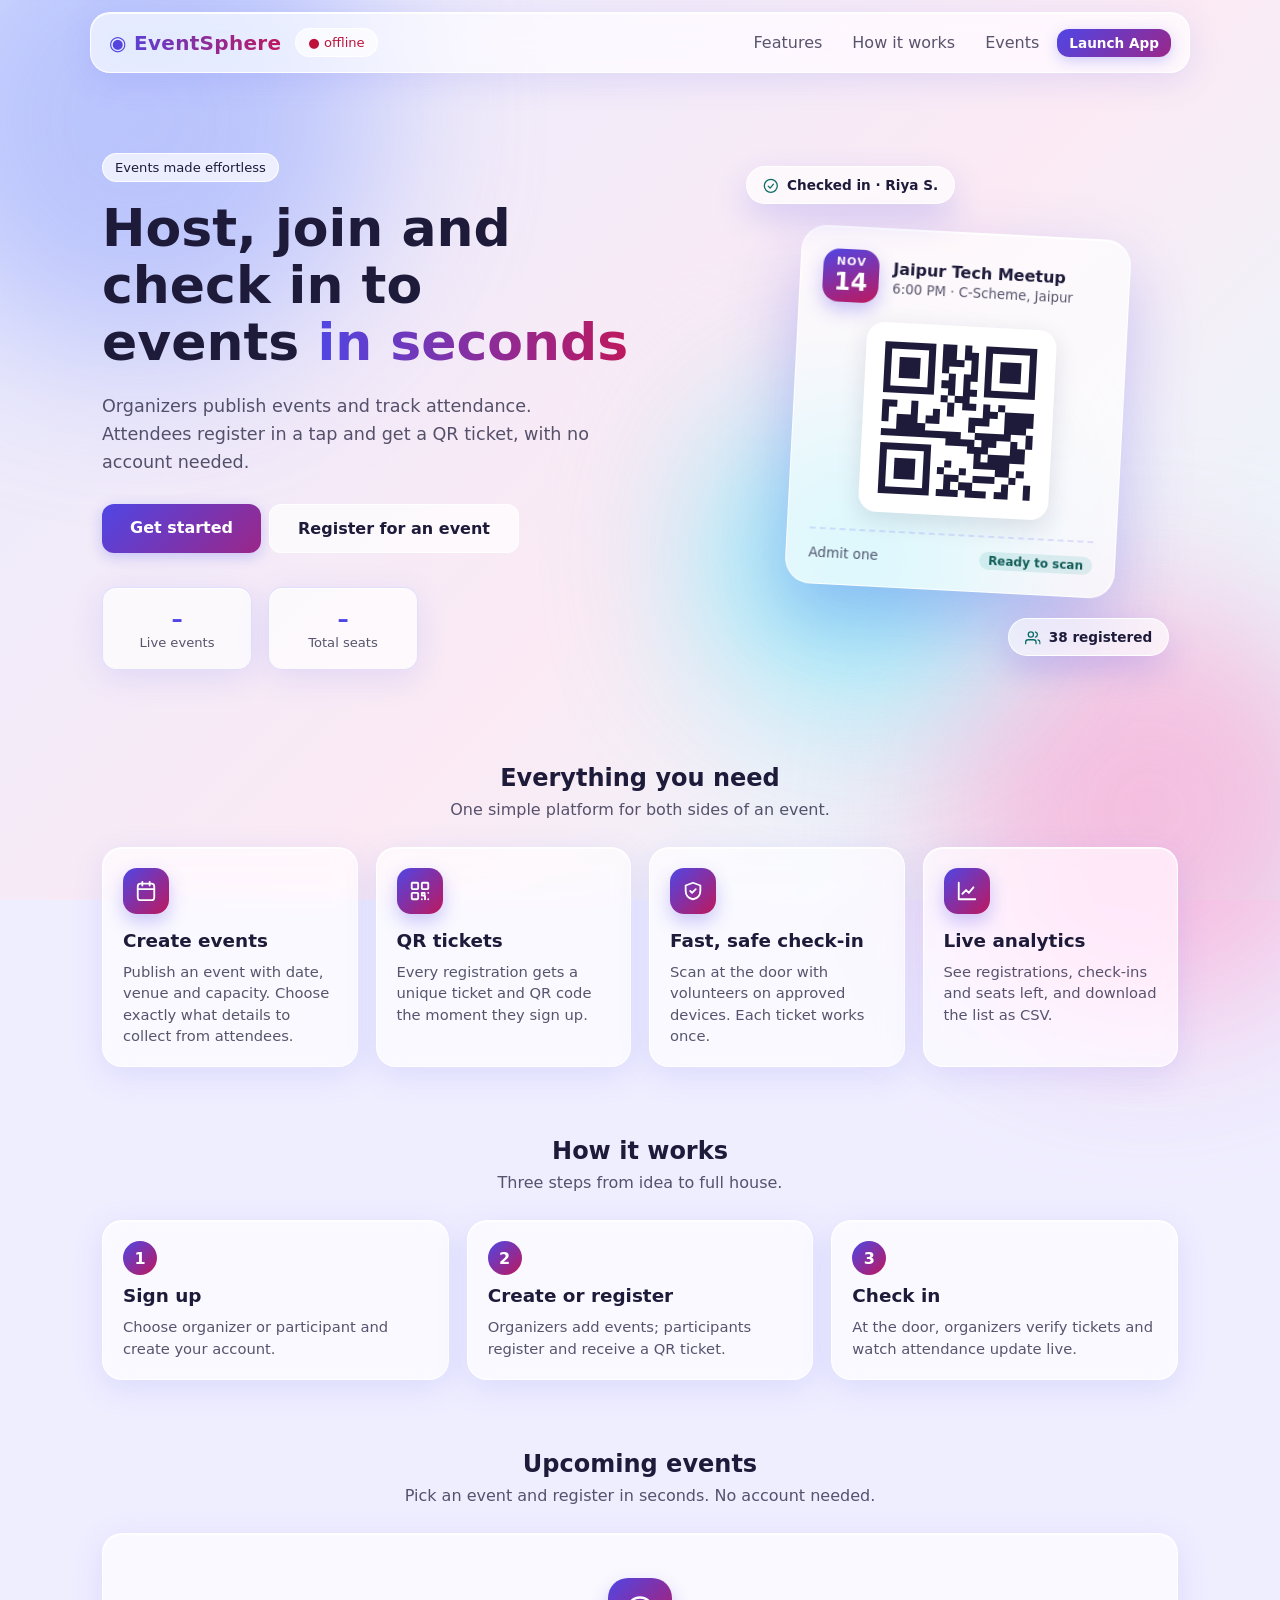
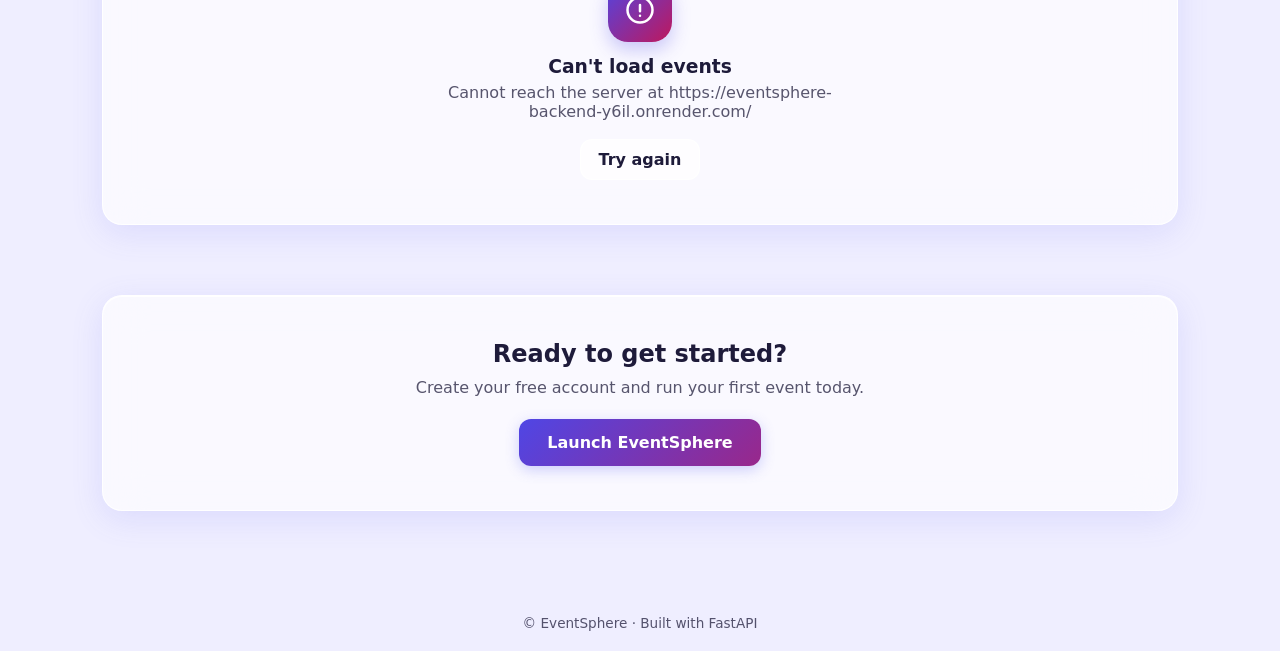
==== index.html @ a2270ac0 "add frontend code" ====
<!DOCTYPE html>
<html lang="en">
<head>
<meta charset="UTF-8">
<meta name="viewport" content="width=device-width, initial-scale=1">
<meta http-equiv="Content-Security-Policy" content="default-src 'self'; script-src 'self' 'unsafe-inline'; style-src 'self' 'unsafe-inline'; img-src 'self' data: blob: http: https:; connect-src http: https:; object-src 'none'; base-uri 'none'; form-action 'none'">
<title>EventSphere · Home</title>
<link rel="stylesheet" href="css/style.css">
<link rel="stylesheet" href="css/home.css">
<meta name="description" content="Register for events in seconds with a QR ticket. Organizers publish events, collect the details they need, and check people in with a scanner.">
<meta name="theme-color" content="#eef2ff">
<meta name="color-scheme" content="light">
<link rel="icon" href="data:image/svg+xml,<svg xmlns='http://www.w3.org/2000/svg' viewBox='0 0 32 32'><defs><linearGradient id='g' x1='0' y1='0' x2='1' y2='1'><stop offset='0' stop-color='%234f46e5'/><stop offset='1' stop-color='%23be185d'/></linearGradient></defs><rect width='32' height='32' rx='8' fill='url(%23g)'/><circle cx='16' cy='16' r='7' fill='none' stroke='white' stroke-width='3'/><circle cx='16' cy='16' r='2.5' fill='white'/></svg>">
</head>
<body>
<a class="skip" href="#main">Skip to content</a>
<noscript><p style="padding:24px;text-align:center">EventSphere needs JavaScript. Please turn it on and reload this page.</p></noscript>
<div class="orb o1"></div><div class="orb o2"></div><div class="orb o3"></div>

<!-- Navigation -->
<header class="glass">
  <a class="logo" href="index.html"><span aria-hidden="true">◉</span> EventSphere</a>
  <button class="chip" id="st" title="Click to change backend URL">● checking…<span class="sr-only"> (backend status, click to change address)</span></button>
  <nav class="nav-links">
    <a href="#features">Features</a>
    <a href="#how">How it works</a>
    <a href="#events">Events</a>
    <a class="btn sm" href="app.html">Launch App</a>
  </nav>
</header>

<main id="main">
  <!-- Hero -->
  <section class="hero hero-split">
    <div class="hero-copy">
      <span class="chip badge">Events made effortless</span>
      <h1>Host, join and check in to events <span class="grad">in seconds</span></h1>
      <p>Organizers publish events and track attendance. Attendees register in a tap and get a QR ticket, with no account needed.</p>
      <div class="row cta">
        <a class="btn lg" href="app.html">Get started</a>
        <a class="btn lg ghost" href="#events">Register for an event</a>
      </div>
      <div class="stat-strip">
        <div class="stat glass"><b id="statEvents">…</b><span class="small">Live events</span></div>
        <div class="stat glass"><b id="statSeats">…</b><span class="small">Total seats</span></div>
      </div>
    </div>
    <div class="hero-art" aria-hidden="true">
      <div class="ticket glass">
        <div class="ticket-top"><span class="date-tile"><span>NOV</span><b>14</b></span>
          <div><strong>Jaipur Tech Meetup</strong><small>6:00 PM · C-Scheme, Jaipur</small></div></div>
        <div class="ticket-qr"><svg viewBox="-1 -1 23 23" xmlns="http://www.w3.org/2000/svg" shape-rendering="crispEdges"><path fill="#1e1b3a" d="M0 0h1v1h-1zM1 0h1v1h-1zM2 0h1v1h-1zM3 0h1v1h-1zM4 0h1v1h-1zM5 0h1v1h-1zM6 0h1v1h-1zM8 0h1v1h-1zM9 0h1v1h-1zM11 0h1v1h-1zM14 0h1v1h-1zM15 0h1v1h-1zM16 0h1v1h-1zM17 0h1v1h-1zM18 0h1v1h-1zM19 0h1v1h-1zM20 0h1v1h-1zM0 1h1v1h-1zM6 1h1v1h-1zM8 1h1v1h-1zM9 1h1v1h-1zM11 1h1v1h-1zM12 1h1v1h-1zM14 1h1v1h-1zM20 1h1v1h-1zM0 2h1v1h-1zM2 2h1v1h-1zM3 2h1v1h-1zM4 2h1v1h-1zM6 2h1v1h-1zM8 2h1v1h-1zM9 2h1v1h-1zM10 2h1v1h-1zM12 2h1v1h-1zM14 2h1v1h-1zM16 2h1v1h-1zM17 2h1v1h-1zM18 2h1v1h-1zM20 2h1v1h-1zM0 3h1v1h-1zM2 3h1v1h-1zM3 3h1v1h-1zM4 3h1v1h-1zM6 3h1v1h-1zM8 3h1v1h-1zM12 3h1v1h-1zM14 3h1v1h-1zM16 3h1v1h-1zM17 3h1v1h-1zM18 3h1v1h-1zM20 3h1v1h-1zM0 4h1v1h-1zM2 4h1v1h-1zM3 4h1v1h-1zM4 4h1v1h-1zM6 4h1v1h-1zM9 4h1v1h-1zM11 4h1v1h-1zM12 4h1v1h-1zM14 4h1v1h-1zM16 4h1v1h-1zM17 4h1v1h-1zM18 4h1v1h-1zM20 4h1v1h-1zM0 5h1v1h-1zM6 5h1v1h-1zM8 5h1v1h-1zM9 5h1v1h-1zM11 5h1v1h-1zM14 5h1v1h-1zM20 5h1v1h-1zM0 6h1v1h-1zM1 6h1v1h-1zM2 6h1v1h-1zM3 6h1v1h-1zM4 6h1v1h-1zM5 6h1v1h-1zM6 6h1v1h-1zM9 6h1v1h-1zM11 6h1v1h-1zM12 6h1v1h-1zM14 6h1v1h-1zM15 6h1v1h-1zM16 6h1v1h-1zM17 6h1v1h-1zM18 6h1v1h-1zM19 6h1v1h-1zM20 6h1v1h-1zM8 7h1v1h-1zM10 7h1v1h-1zM11 7h1v1h-1zM0 8h1v1h-1zM1 8h1v1h-1zM4 8h1v1h-1zM9 8h1v1h-1zM11 8h1v1h-1zM12 8h1v1h-1zM14 8h1v1h-1zM16 8h1v1h-1zM0 9h1v1h-1zM4 9h1v1h-1zM7 9h1v1h-1zM9 9h1v1h-1zM14 9h1v1h-1zM15 9h1v1h-1zM17 9h1v1h-1zM18 9h1v1h-1zM19 9h1v1h-1zM20 9h1v1h-1zM0 10h1v1h-1zM2 10h1v1h-1zM3 10h1v1h-1zM4 10h1v1h-1zM6 10h1v1h-1zM7 10h1v1h-1zM12 10h1v1h-1zM13 10h1v1h-1zM14 10h1v1h-1zM17 10h1v1h-1zM18 10h1v1h-1zM19 10h1v1h-1zM20 10h1v1h-1zM2 11h1v1h-1zM3 11h1v1h-1zM4 11h1v1h-1zM5 11h1v1h-1zM12 11h1v1h-1zM17 11h1v1h-1zM18 11h1v1h-1zM19 11h1v1h-1zM0 12h1v1h-1zM1 12h1v1h-1zM2 12h1v1h-1zM3 12h1v1h-1zM4 12h1v1h-1zM5 12h1v1h-1zM6 12h1v1h-1zM7 12h1v1h-1zM8 12h1v1h-1zM9 12h1v1h-1zM10 12h1v1h-1zM13 12h1v1h-1zM14 12h1v1h-1zM15 12h1v1h-1zM16 12h1v1h-1zM17 12h1v1h-1zM20 12h1v1h-1zM9 13h1v1h-1zM10 13h1v1h-1zM11 13h1v1h-1zM12 13h1v1h-1zM14 13h1v1h-1zM15 13h1v1h-1zM18 13h1v1h-1zM20 13h1v1h-1zM0 14h1v1h-1zM1 14h1v1h-1zM2 14h1v1h-1zM3 14h1v1h-1zM4 14h1v1h-1zM5 14h1v1h-1zM6 14h1v1h-1zM12 14h1v1h-1zM13 14h1v1h-1zM14 14h1v1h-1zM18 14h1v1h-1zM19 14h1v1h-1zM0 15h1v1h-1zM6 15h1v1h-1zM13 15h1v1h-1zM15 15h1v1h-1zM16 15h1v1h-1zM17 15h1v1h-1zM18 15h1v1h-1zM19 15h1v1h-1zM0 16h1v1h-1zM2 16h1v1h-1zM3 16h1v1h-1zM4 16h1v1h-1zM6 16h1v1h-1zM9 16h1v1h-1zM13 16h1v1h-1zM14 16h1v1h-1zM15 16h1v1h-1zM16 16h1v1h-1zM17 16h1v1h-1zM0 17h1v1h-1zM2 17h1v1h-1zM3 17h1v1h-1zM4 17h1v1h-1zM6 17h1v1h-1zM8 17h1v1h-1zM11 17h1v1h-1zM16 17h1v1h-1zM17 17h1v1h-1zM19 17h1v1h-1zM0 18h1v1h-1zM2 18h1v1h-1zM3 18h1v1h-1zM4 18h1v1h-1zM6 18h1v1h-1zM9 18h1v1h-1zM10 18h1v1h-1zM13 18h1v1h-1zM14 18h1v1h-1zM15 18h1v1h-1zM18 18h1v1h-1zM0 19h1v1h-1zM6 19h1v1h-1zM9 19h1v1h-1zM11 19h1v1h-1zM12 19h1v1h-1zM17 19h1v1h-1zM20 19h1v1h-1zM0 20h1v1h-1zM1 20h1v1h-1zM2 20h1v1h-1zM3 20h1v1h-1zM4 20h1v1h-1zM5 20h1v1h-1zM6 20h1v1h-1zM8 20h1v1h-1zM9 20h1v1h-1zM10 20h1v1h-1zM12 20h1v1h-1zM13 20h1v1h-1zM14 20h1v1h-1zM16 20h1v1h-1zM17 20h1v1h-1zM20 20h1v1h-1z"/></svg></div>
        <div class="ticket-foot"><span>Admit one</span><span class="tag ok">Ready to scan</span></div>
      </div>
      <div class="float-chip glass c1"><svg class="ic"><use href="#i-check"/></svg> Checked in · Riya S.</div>
      <div class="float-chip glass c2"><svg class="ic"><use href="#i-users"/></svg> 38 registered</div>
    </div>
  </section>

  <!-- Features -->
  <section class="section" id="features">
    <h2>Everything you need</h2><p class="sub">One simple platform for both sides of an event.</p>
    <div class="features">
      <article class="glass card"><span class="icon-tile"><svg class="ic" aria-hidden="true"><use href="#i-cal"/></svg></span><h3>Create events</h3><p>Publish an event with date, venue and capacity. Choose exactly what details to collect from attendees.</p></article>
      <article class="glass card"><span class="icon-tile"><svg class="ic" aria-hidden="true"><use href="#i-qr"/></svg></span><h3>QR tickets</h3><p>Every registration gets a unique ticket and QR code the moment they sign up.</p></article>
      <article class="glass card"><span class="icon-tile"><svg class="ic" aria-hidden="true"><use href="#i-shield"/></svg></span><h3>Fast, safe check-in</h3><p>Scan at the door with volunteers on approved devices. Each ticket works once.</p></article>
      <article class="glass card"><span class="icon-tile"><svg class="ic" aria-hidden="true"><use href="#i-chart"/></svg></span><h3>Live analytics</h3><p>See registrations, check-ins and seats left, and download the list as CSV.</p></article>
    </div>
  </section>

  <!-- How it works -->
  <section class="section" id="how">
    <h2>How it works</h2><p class="sub">Three steps from idea to full house.</p>
    <div class="steps">
      <article class="glass card"><span class="step-n">1</span><h3>Sign up</h3><p>Choose organizer or participant and create your account.</p></article>
      <article class="glass card"><span class="step-n">2</span><h3>Create or register</h3><p>Organizers add events; participants register and receive a QR ticket.</p></article>
      <article class="glass card"><span class="step-n">3</span><h3>Check in</h3><p>At the door, organizers verify tickets and watch attendance update live.</p></article>
    </div>
  </section>

  <!-- Live events from the API -->
  <section class="section" id="events">
    <h2>Upcoming events</h2><p class="sub">Pick an event and register in seconds. No account needed.</p>
    <div class="grid" id="liveEvents"><div class="empty">Loading…</div></div>
    <div style="text-align:center;margin-top:22px"><button class="btn ghost hide" id="showAll">Show all events</button></div>
  </section>

  <section class="glass final">
    <h2>Ready to get started?</h2>
    <p>Create your free account and run your first event today.</p>
    <a class="btn lg" href="app.html">Launch EventSphere</a>
  </section>
</main>

<footer>© EventSphere · Built with FastAPI</footer>
<div id="toast" class="glass" role="status" aria-live="polite"></div>

<!-- Registration modal (no login needed) -->
<div class="modal" id="mReg"><div class="glass box" role="dialog" aria-modal="true" aria-labelledby="rT">
  <h2 id="rT">Register</h2>
  <p class="small" style="margin-top:4px">No account needed. Fill in your details to get a QR ticket.</p>
  <label>Full name *<input id="rName" maxlength="100" autocomplete="name" placeholder="Your name"></label>
  <label>Email *<input id="rEmail" type="email" autocomplete="email" placeholder="you@example.com"></label>
  <div id="rCodeWrap" class="hide">
    <div class="row" style="flex-wrap:nowrap;align-items:flex-end">
      <label style="flex:1;margin-top:14px">Verification code *<input id="rCode" class="code-input" inputmode="numeric" autocomplete="one-time-code" maxlength="6" placeholder="••••••"></label>
      <button type="button" class="btn ghost" id="rSend" style="margin-bottom:2px;white-space:nowrap">Send code</button>
    </div>
    <p class="small" id="rCodeHint" style="margin-top:6px">The organizer wants to confirm your email. Tap "Send code", then enter the 6-digit code we email you.</p>
  </div>
  <div id="rExtra"></div>
  <p class="privacy-note">🔒 Your details are shared only with the event organizer.</p>
  <div class="row" style="margin-top:18px;justify-content:flex-end"><button class="btn ghost close">Cancel</button><button class="btn" id="rSave">Get my ticket</button></div>
</div></div>

<!-- Ticket modal -->
<div class="modal" id="mTk"><div class="glass box" role="dialog" aria-modal="true" aria-labelledby="tkT" style="text-align:center">
  <h2 id="tkT">You're registered! 🎉</h2><p class="small" id="tkSub"></p>
  <img class="qr" id="tkQr" alt="Your QR ticket"><p class="code" id="tkCode"></p>
  <p class="small" style="margin-top:10px"><b>Save this QR code.</b> You will show it at the entrance, and it can only be used once.</p>
  <div class="row" style="justify-content:center;margin-top:16px"><button class="btn" id="tkDl"><svg class="ic" aria-hidden="true"><use href="#i-download"/></svg> Download QR</button><button class="btn ghost close">Close</button></div>
</div></div>

<!-- Event details modal (filled by home.js) -->
<div class="modal" id="mDet"><div class="glass box" role="dialog" aria-modal="true" aria-labelledby="dTitle">
  <h2 id="dTitle">Event details</h2>
  <div id="dBody"></div>
  <div class="row" id="dActions" style="margin-top:20px;justify-content:flex-end"></div>
</div></div>

<script src="js/config.js"></script>
<script src="js/api.js"></script>
<script src="js/home.js"></script>
</body>
</html>
---- css/style.css ----
:root{--txt:#1e1b3a;--mut:rgba(30,27,58,.72);--glass:rgba(255,255,255,.55);--bd:rgba(255,255,255,.9);--line:rgba(99,102,241,.18);--acc:#4f46e5;--acc2:#be185d;--ok:#0f766e;--err:#be123c;--in:rgba(255,255,255,.65)}
/* ===== Base ===== */
*{box-sizing:border-box;margin:0}
body{font-family:Inter,system-ui,-apple-system,Segoe UI,Roboto,sans-serif;color:var(--txt);min-height:100vh;background:linear-gradient(135deg,#eef2ff,#fdf2f8 55%,#ecfeff);background-attachment:fixed;overflow-x:hidden}
.orb{position:fixed;border-radius:50%;filter:blur(90px);z-index:-1;opacity:.55}
.o1{width:480px;height:480px;background:#c7d2fe;top:-120px;left:-100px}
.o2{width:420px;height:420px;background:#fbcfe8;bottom:-120px;right:-80px}
.o3{width:300px;height:300px;background:#a5f3fc;top:45%;left:55%;opacity:.45}

/* ===== Glass surfaces ===== */
.glass{background:var(--glass);backdrop-filter:blur(20px) saturate(180%);-webkit-backdrop-filter:blur(20px) saturate(180%);border:1px solid var(--bd);border-radius:20px;box-shadow:0 8px 32px rgba(99,102,241,.14),inset 0 1px 0 rgba(255,255,255,.9)}

/* ===== Header & navigation ===== */
header{position:sticky;top:12px;z-index:20;margin:12px auto 0;max-width:1100px;width:calc(100% - 24px);padding:12px 18px;display:flex;align-items:center;gap:14px;flex-wrap:wrap}
.logo{font-weight:800;font-size:1.25rem;letter-spacing:.3px;background:linear-gradient(90deg,var(--acc),var(--acc2));-webkit-background-clip:text;background-clip:text;color:transparent}
nav{display:flex;gap:6px;margin-left:auto}
.tab{background:none;border:0;color:var(--mut);padding:8px 14px;border-radius:12px;cursor:pointer;font:inherit}
.tab.on{background:rgba(255,255,255,.85);color:var(--acc);box-shadow:0 2px 10px rgba(99,102,241,.15)}
.chip{font:inherit;font-size:.82rem;padding:6px 12px;border-radius:99px;background:rgba(255,255,255,.7);border:1px solid var(--bd);color:var(--txt);cursor:default}
button.chip{cursor:pointer}
.chip.on{color:var(--ok)}
.chip.off{color:var(--err)}
main{max-width:1100px;margin:24px auto;padding:0 12px 60px}

/* ===== Buttons & forms ===== */
.btn{border:0;cursor:pointer;font:inherit;font-weight:600;color:#fff;padding:10px 18px;border-radius:12px;background:linear-gradient(135deg,var(--acc),var(--acc2));box-shadow:0 4px 14px rgba(99,102,241,.3);transition:transform .15s,opacity .15s}
.btn:hover{transform:translateY(-1px)}
.btn:disabled{opacity:.5;cursor:not-allowed}
.btn.ghost{background:rgba(255,255,255,.7);border:1px solid var(--bd);color:var(--txt);box-shadow:none}
.btn.sm{padding:6px 12px;font-size:.85rem}
.btn.del{background:rgba(225,29,72,.1);border:1px solid rgba(225,29,72,.3);color:var(--err);box-shadow:none}
input,textarea,select{width:100%;padding:11px 14px;border-radius:12px;border:1px solid var(--line);background:var(--in);color:var(--txt);font:inherit;outline:none;margin-top:6px}
input:focus,textarea:focus{border-color:var(--acc);box-shadow:0 0 0 3px rgba(99,102,241,.2)}
::placeholder{color:rgba(30,27,58,0.63)}
label{display:block;font-size:.85rem;color:var(--mut);margin-top:14px}

/* ===== Layout & cards ===== */
.bar{display:flex;align-items:center;justify-content:space-between;margin-bottom:18px;gap:10px;flex-wrap:wrap}
h2{font-size:1.5rem}
.grid{display:grid;grid-template-columns:repeat(auto-fill,minmax(300px,1fr));gap:18px}
.card{padding:20px;display:flex;flex-direction:column;gap:10px;transition:transform .2s,box-shadow .2s}
.card:hover{transform:translateY(-4px);box-shadow:0 14px 40px rgba(99,102,241,.22)}
.card h3{font-size:1.15rem}
.card p{color:var(--mut);font-size:.92rem;line-height:1.45;flex:1}
.loc{font-size:.85rem;color:var(--ok)}
.meter{height:8px;border-radius:9px;background:rgba(99,102,241,.15);overflow:hidden}
.meter i{display:block;height:100%;background:linear-gradient(90deg,var(--acc),var(--acc2));border-radius:9px}
.row{display:flex;gap:8px;flex-wrap:wrap}
.small{font-size:.82rem;color:var(--mut)}

/* ===== Auth ===== */
.auth{max-width:420px;margin:8vh auto;padding:30px}
.seg{display:grid;grid-template-columns:1fr 1fr;gap:6px;margin-top:10px;padding:5px;border-radius:14px;background:rgba(99,102,241,.08)}
.seg button{padding:9px;border:0;border-radius:10px;background:none;color:var(--mut);cursor:pointer;font:inherit}
.seg button.on{background:#fff;color:var(--acc);box-shadow:0 2px 8px rgba(99,102,241,.15)}

/* ===== Modals, stats, tables ===== */
.modal{position:fixed;inset:0;background:rgba(238,242,255,.55);backdrop-filter:blur(6px);display:none;align-items:center;justify-content:center;padding:16px;z-index:50}
.modal.show{display:flex}
.box{width:100%;max-width:520px;max-height:90vh;overflow:auto;padding:26px;background:rgba(255,255,255,.75)}
.stats{display:grid;grid-template-columns:repeat(auto-fit,minmax(100px,1fr));gap:10px;margin:14px 0}
.stat{padding:12px;text-align:center;border-radius:14px;background:rgba(255,255,255,.7);border:1px solid var(--line)}
.stat b{display:block;font-size:1.4rem;color:var(--acc)}
table{width:100%;border-collapse:collapse;font-size:.9rem}
td,th{padding:9px 6px;text-align:left;border-bottom:1px solid var(--line)}
th{color:var(--mut);font-weight:500}
.tag{padding:2px 9px;border-radius:99px;font-size:.75rem;background:rgba(99,102,241,.12);color:var(--acc)}
.tag.ok{background:rgba(13,148,136,.15);color:var(--ok)}
.qr{background:#fff;padding:10px;border-radius:14px;width:200px;margin:12px auto;display:block;box-shadow:0 4px 18px rgba(99,102,241,.2)}
.code{font-family:monospace;font-size:.8rem;word-break:break-all;text-align:center;color:var(--mut)}

/* ===== Toast & helpers ===== */
#toast{position:fixed;bottom:24px;left:50%;transform:translateX(-50%) translateY(80px);padding:12px 22px;z-index:99;transition:.3s;opacity:0;font-weight:600}
#toast.show{transform:translateX(-50%);opacity:1}
.hide{display:none!important}
.empty{text-align:center;padding:40px;color:var(--mut)}

/* ===== QR scanner ===== */
.scan-box{position:relative;margin-top:18px;border-radius:18px;overflow:hidden;background:#000;aspect-ratio:1/1;border:1px solid var(--bd);box-shadow:0 8px 28px rgba(99,102,241,.25)}
.scan-box video{width:100%;height:100%;object-fit:cover}
.scan-frame{position:absolute;inset:18%;border:3px solid rgba(255,255,255,.9);border-radius:16px;box-shadow:0 0 0 999px rgba(30,27,58,.35);animation:pulse 1.8s ease-in-out infinite}
@keyframes pulse{50%{border-color:var(--acc2)}}
.ci-res{margin-top:14px;text-align:center;font-weight:600;min-height:1.2em}
.ci-res.ok{color:var(--ok)}.ci-res.bad{color:var(--err)}

/* ===== Event date & details ===== */
.when{font-size:.85rem;color:var(--acc);font-weight:600}
.detail-desc{color:var(--mut);line-height:1.55;margin-bottom:4px}
input[type=datetime-local]{min-height:44px}

/* ===========================================================
   Motion & polish
   =========================================================== */
body{font-family:"Inter",system-ui,-apple-system,Segoe UI,Roboto,sans-serif;-webkit-font-smoothing:antialiased}
@keyframes rise{from{opacity:0;transform:translateY(18px)}to{opacity:1;transform:none}}
@keyframes fade{from{opacity:0}to{opacity:1}}
@keyframes pop{from{opacity:0;transform:translateY(16px) scale(.95)}to{opacity:1;transform:none}}
@keyframes float{50%{transform:translate(40px,50px) scale(1.1)}}
@keyframes grow{from{width:0}}
@keyframes shimmer{to{background-position:-200% 0}}
@keyframes spin{to{transform:rotate(360deg)}}

/* floating background orbs */
.orb{animation:float 22s ease-in-out infinite}
.o2{animation-duration:28s;animation-direction:reverse}.o3{animation-duration:32s}

/* page / view transitions */
section[id^=v-]:not(.hide),.auth{animation:rise .5s cubic-bezier(.2,.8,.2,1) both}
.grid>*{animation:rise .55s cubic-bezier(.2,.8,.2,1) both}
.grid>*:nth-child(2){animation-delay:0.12s}
.grid>*:nth-child(3){animation-delay:0.18s}
.grid>*:nth-child(4){animation-delay:0.24s}
.grid>*:nth-child(5){animation-delay:0.30s}
.grid>*:nth-child(6){animation-delay:0.36s}
.grid>*:nth-child(7){animation-delay:0.42s}
.grid>*:nth-child(8){animation-delay:0.48s}
.grid>*:nth-child(9){animation-delay:0.54s}

/* header */
header{transition:box-shadow .3s,background .3s,top .3s}
header.scrolled{background:rgba(255,255,255,.8);box-shadow:0 10px 36px rgba(99,102,241,.22)}
.tab{transition:background .25s,color .25s,box-shadow .25s}
.tab:hover:not(.on){background:rgba(255,255,255,.5);color:var(--txt)}

/* buttons */
.btn{background-size:160% 100%;background-position:0 0;transition:transform .2s,box-shadow .2s,background-position .4s,opacity .2s}
.btn:hover{background-position:100% 0;box-shadow:0 8px 22px rgba(99,102,241,.38)}
.btn:active{transform:scale(.97)}
.btn.ghost:hover,.btn.del:hover{background-color:#fff;box-shadow:0 6px 18px rgba(99,102,241,.18)}
.btn.loading{pointer-events:none;opacity:.75;position:relative}
.btn.loading::after{content:"";display:inline-block;width:14px;height:14px;margin-left:8px;vertical-align:-2px;border:2px solid rgba(255,255,255,.5);border-top-color:#fff;border-radius:50%;animation:spin .7s linear infinite}
input,textarea{transition:border-color .2s,box-shadow .2s,background .2s}
input:focus,textarea:focus{background:#fff}

/* cards */
.card{transition:transform .3s cubic-bezier(.2,.8,.2,1),box-shadow .3s}
.stat{transition:transform .25s}.stat:hover{transform:translateY(-3px)}
.meter i{animation:grow 1s cubic-bezier(.2,.8,.2,1) both}
.host{font-size:.8rem;color:var(--mut)}
.chip{transition:color .3s,background .3s}

/* modals: backdrop fades, panel pops */
.modal.show{animation:fade .25s both}
.modal.show .box{animation:pop .35s cubic-bezier(.2,.9,.3,1.1) both}

/* table rows + toast */
tbody tr{animation:fade .4s both;transition:background .2s}tbody tr:hover{background:rgba(99,102,241,.06)}
#toast{transition:transform .4s cubic-bezier(.2,.9,.3,1.2),opacity .3s}

/* skeleton loaders */
.skel{min-height:190px;gap:14px}
.skel i{display:block;height:14px;border-radius:8px;background:linear-gradient(90deg,rgba(99,102,241,.08) 25%,rgba(99,102,241,.2) 50%,rgba(99,102,241,.08) 75%);background-size:200% 100%;animation:shimmer 1.4s linear infinite}
.skel i:first-child{width:60%;height:20px}.skel i:last-child{width:40%}

/* home page: staged hero + scroll reveal */
.hero>*{animation:rise .8s cubic-bezier(.2,.8,.2,1) both}
.hero>:nth-child(2){animation-delay:.08s}.hero>:nth-child(3){animation-delay:.16s}.hero>:nth-child(4){animation-delay:.24s}.hero>:nth-child(5){animation-delay:.32s}
.js .reveal{opacity:0;transform:translateY(28px);transition:opacity .8s ease,transform .8s cubic-bezier(.2,.8,.2,1)}
.js .reveal.in{opacity:1;transform:none}

@media (prefers-reduced-motion:reduce){*,*::before,*::after{animation-duration:.01ms!important;animation-iteration-count:1!important;transition-duration:.01ms!important}.js .reveal{opacity:1;transform:none}}

/* ===== Volunteers ===== */
#roleSeg{grid-template-columns:repeat(3,1fr)}
.vol-form{display:grid;grid-template-columns:repeat(auto-fit,minmax(190px,1fr));gap:12px;align-items:end;margin-top:6px}
.vol-form .btn{height:46px}
.chk-row{display:flex;align-items:center;gap:12px;padding:12px 14px;margin-top:10px;border-radius:14px;background:rgba(255,255,255,.65);border:1px solid var(--line);color:var(--txt);font-size:.95rem;cursor:pointer;transition:background .2s,transform .2s}
.chk-row:hover{background:#fff;transform:translateX(3px)}
.chk-row input{width:18px;height:18px;margin:0;accent-color:var(--acc)}

/* ===== Devices ===== */
.dev-box{padding:12px 14px;border-radius:14px;background:rgba(255,255,255,.7);border:1px solid var(--line);margin-top:16px;font-size:.9rem;line-height:1.5;animation:fade .3s both}
.dev-box.ok{border-color:rgba(13,148,136,.4)}.dev-box.warn{border-color:rgba(225,29,72,.4)}
.dev-box .row{margin-top:10px;flex-wrap:nowrap}.dev-box input{margin:0}
#scanArea{transition:opacity .3s,filter .3s}
#scanArea.locked{opacity:.4;pointer-events:none;filter:grayscale(.5)}
.tag.bad{background:rgba(225,29,72,.12);color:var(--err)}
.tag.wait{background:rgba(245,158,11,.18);color:#b45309}

/* ===== Registration form builder ===== */
.frow{display:grid;grid-template-columns:1fr 104px auto auto;gap:8px;align-items:center;margin-top:8px;animation:fade .3s both}
.frow input,.frow select{margin:0}
.req{display:flex;align-items:center;gap:6px;margin:0;font-size:.8rem;color:var(--mut);white-space:nowrap}
.req input{width:auto}
@media (max-width:560px){.frow{grid-template-columns:1fr 1fr}}
.privacy-note{font-size:.78rem;color:var(--mut);margin-top:14px;line-height:1.45}

/* ===== Email codes ===== */
.code-input{letter-spacing:.45em;text-align:center;font-size:1.3rem;font-weight:700;font-variant-numeric:tabular-nums}
.code-input::placeholder{letter-spacing:.3em;font-weight:400}
.btn:disabled{filter:grayscale(.3)}

/* ===========================================================
   Final design review: accessibility, responsive and polish
   =========================================================== */
/* visible keyboard focus everywhere (text fields already get a ring from their box-shadow) */
:focus-visible{outline:3px solid var(--acc);outline-offset:2px}
input:focus-visible,textarea:focus-visible,select:focus-visible{outline:none}
.sr-only{position:absolute;width:1px;height:1px;margin:-1px;padding:0;overflow:hidden;clip:rect(0,0,0,0);white-space:nowrap;border:0}
.skip{position:absolute;left:12px;top:-64px;z-index:100;padding:10px 16px;border-radius:12px;background:#fff;color:var(--acc);font-weight:700;text-decoration:none;box-shadow:0 6px 20px rgba(79,70,229,.3);transition:top .2s}
.skip:focus{top:12px}
.tab[aria-current=page]{background:rgba(255,255,255,.85);color:var(--acc);box-shadow:0 2px 10px rgba(99,102,241,.15)}

/* chips and status tags: text colours checked against the glass at 4.5:1 */
.tag{background:rgba(79,70,229,.12);color:var(--acc);font-weight:600}
.tag.ok{background:rgba(13,148,136,.12);color:#115e59}
.tag.wait{background:rgba(245,158,11,.16);color:#92400e}
.tag.bad{background:rgba(225,29,72,.12);color:var(--err)}
#toast{background:rgba(255,255,255,.94)}

/* event cards: title + status tag on one line */
.card-head{display:flex;justify-content:space-between;align-items:flex-start;gap:10px}
.card-head .tag{white-space:nowrap;margin-top:2px}
.card{backdrop-filter:blur(12px) saturate(150%);-webkit-backdrop-filter:blur(12px) saturate(150%)}

/* friendly empty / error states */
.empty-state{grid-column:1/-1;text-align:center;padding:44px 20px}
.empty-state .big{font-size:2.4rem;line-height:1}
.empty-state h3{margin-top:10px}
.empty-state p{color:var(--mut);margin:6px auto 18px;max-width:420px}

/* grids never overflow narrow phones */
.grid{grid-template-columns:repeat(auto-fill,minmax(min(300px,100%),1fr))}

/* touch screens: comfortable 44px targets */
@media (pointer:coarse){
  .btn,.tab,.chip,.seg button,input,select,textarea{min-height:44px}
  .btn.sm{padding:10px 14px}
  .chk-row{min-height:48px}
}

/* phones: compact header, scrollable tabs, calmer background */
@media (max-width:640px){
  header{top:6px;padding:10px 12px;gap:8px}
  nav,.nav-links{order:3;width:100%;margin-left:0;overflow-x:auto;-webkit-overflow-scrolling:touch;scrollbar-width:none}
  nav::-webkit-scrollbar,.nav-links::-webkit-scrollbar{display:none}
  .tab{white-space:nowrap}
  .box{padding:20px 16px}
  .bar{align-items:stretch}
  .orb{animation:none;filter:blur(60px)}
}

/* browsers without backdrop-filter get a solid, still-readable surface */
@supports not ((backdrop-filter:blur(1px)) or (-webkit-backdrop-filter:blur(1px))){
  .glass{background:rgba(255,255,255,.9)}
  .box{background:rgba(255,255,255,.98)}
}
/* user asks for more contrast / Windows high-contrast mode */
@media (prefers-contrast:more){:root{--glass:rgba(255,255,255,.94);--line:rgba(30,27,58,.5);--bd:rgba(30,27,58,.35)}}
@media (forced-colors:active){.btn{border:2px solid ButtonText}.meter{border:1px solid CanvasText}.meter i{background:Highlight}}

/* ===========================================================
   Visual refresh: richer glass, icon system, event cards, dashboard
   =========================================================== */
:root{--glass:rgba(255,255,255,.66);--ok:#0d6d66;--mut:rgba(30,27,58,.74)}
body{background:linear-gradient(135deg,#e7ecff,#fbeaf4 55%,#e4faff) fixed #efeeff}
::placeholder{color:rgba(30,27,58,.66)}
.orb{opacity:.7;filter:blur(80px)}
.o1{background:#a5b4fc}.o2{background:#f9a8d4}.o3{background:#67e8f9}
.btn{text-decoration:none}

/* icons */
.ic{width:1.15em;height:1.15em;fill:none;stroke:currentColor;stroke-width:2;stroke-linecap:round;stroke-linejoin:round;flex:none;vertical-align:-.2em}
.icon-tile{display:inline-grid;place-items:center;width:46px;height:46px;border-radius:14px;color:#fff;background:linear-gradient(135deg,var(--acc),var(--acc2));box-shadow:0 8px 18px rgba(79,70,229,.28)}
.icon-tile .ic{width:22px;height:22px}
.icon-tile.sm{width:38px;height:38px;border-radius:12px}.icon-tile.sm .ic{width:19px;height:19px}
.icon-tile.big{width:64px;height:64px;border-radius:20px}.icon-tile.big .ic{width:30px;height:30px}

/* event cards */
.event-card{gap:14px;padding:22px}
.ec-top{display:flex;gap:14px;align-items:flex-start}
.ec-title{flex:1;min-width:0}
.ec-title h3{font-size:1.1rem;line-height:1.3;overflow-wrap:anywhere}
.ec-title .host{margin-top:4px}
.date-tile{flex:none;width:56px;border-radius:16px;text-align:center;padding:7px 0 8px;color:#fff;background:linear-gradient(160deg,var(--acc),var(--acc2));box-shadow:0 8px 18px rgba(79,70,229,.3);line-height:1}
.date-tile span{display:block;font-size:.7rem;font-weight:700;letter-spacing:.08em;text-transform:uppercase;opacity:.95}
.date-tile b{display:block;font-size:1.5rem;margin-top:3px}
.date-tile.tba b{font-size:.95rem;padding:12px 0;margin:0}
.meta{list-style:none;padding:0;display:grid;gap:7px;font-size:.9rem}
.meta li{display:flex;gap:9px;align-items:flex-start;color:var(--txt)}
.meta .ic{margin-top:2px;color:var(--acc)}
.meta span{min-width:0;overflow-wrap:anywhere}
.event-card .desc{flex:0 0 auto;display:-webkit-box;-webkit-line-clamp:3;-webkit-box-orient:vertical;overflow:hidden;color:var(--mut);font-size:.9rem;line-height:1.5}
.seats{margin-top:auto}
.seats-row{display:flex;justify-content:space-between;font-size:.82rem;color:var(--mut);margin-top:7px}
.actions{display:flex;flex-wrap:wrap;gap:8px;align-items:center}
.actions .spacer{flex:1}
.icon-btn{padding:8px 10px}
.icon-btn .ic{display:block}

/* organizer dashboard tiles */
.summary{display:grid;grid-template-columns:repeat(auto-fit,minmax(min(210px,100%),1fr));gap:14px;margin-bottom:22px}
.sum-tile{display:flex;gap:14px;align-items:center;padding:16px 18px;border-radius:18px;background:var(--glass);border:1px solid var(--bd);backdrop-filter:blur(12px);-webkit-backdrop-filter:blur(12px);box-shadow:0 6px 24px rgba(79,70,229,.1),inset 0 1px 0 #fff;animation:rise .5s cubic-bezier(.2,.8,.2,1) both}
.sum-tile>div{min-width:0}
.sum-tile b{display:block;font-size:1.3rem;line-height:1.25;overflow-wrap:anywhere}
.sum-tile span:not(.icon-tile){font-size:.8rem;color:var(--mut)}

/* long forms: two columns, action bar stays visible */
.form-grid{display:grid;grid-template-columns:1fr 1fr;gap:0 14px}
.modal-actions{position:sticky;bottom:-26px;margin:22px -26px -26px;padding:16px 26px;justify-content:flex-end;background:rgba(255,255,255,.92);backdrop-filter:blur(10px);-webkit-backdrop-filter:blur(10px);border-top:1px solid var(--line);border-radius:0 0 20px 20px;z-index:2}
@media (max-width:640px){
  .form-grid{grid-template-columns:1fr}
  .modal-actions{bottom:-20px;margin:22px -16px -20px;padding:14px 16px}
}
.empty-state h3{margin-top:14px}

/* ---- fixes from the screenshot review ---- */
.logo{text-decoration:none}
.card-head{flex-wrap:wrap;row-gap:4px}
.card-head h3{flex:1 1 140px;min-width:0}
.form-section{margin-top:22px;font-size:1rem}
.form-section+p{margin-bottom:0}
@media (max-width:640px){
  .summary{grid-template-columns:1fr 1fr;gap:10px}
  .sum-tile{padding:12px;gap:10px}
  .sum-tile b{font-size:1.1rem}
  .sum-tile:last-child:nth-child(even){grid-column:1/-1}
  .sum-tile .icon-tile{width:34px;height:34px}
}
html,body{overflow-x:clip}

/* ---- final polish: toggle switches, avatars, brand mark, scanner buttons ---- */
.chk-row input[type=checkbox]{appearance:none;-webkit-appearance:none;flex:none;width:46px;height:26px;margin:0;border-radius:99px;background:rgba(30,27,58,.5);position:relative;cursor:pointer;transition:background .25s}
.chk-row input[type=checkbox]::after{content:"";position:absolute;top:3px;left:3px;width:20px;height:20px;border-radius:50%;background:#fff;box-shadow:0 2px 6px rgba(0,0,0,.28);transition:transform .25s cubic-bezier(.2,.8,.2,1)}
.chk-row input[type=checkbox]:checked{background:linear-gradient(135deg,var(--acc),var(--acc2))}
.chk-row input[type=checkbox]:checked::after{transform:translateX(20px)}
.chk-row input[type=checkbox]:disabled{opacity:.45;cursor:not-allowed}
.chk-row input[type=checkbox]:focus-visible{outline:3px solid var(--acc);outline-offset:3px}
.avatar{flex:none;width:48px;height:48px;border-radius:50%;display:grid;place-items:center;font-weight:700;color:#fff;background:linear-gradient(135deg,var(--acc),var(--acc2));box-shadow:0 8px 18px rgba(79,70,229,.28)}
.auth .icon-tile{margin-bottom:6px}
.btn .ic{margin-right:2px}
#scanBtn,#scanArea label.btn{display:inline-flex;align-items:center;justify-content:center;gap:6px;flex:1 1 160px;white-space:nowrap}

/* tag text colours re-checked on the richer background (>= 4.5:1) */
.tag{color:#4338ca}
.tag.bad{color:#9f1239}
---- css/home.css ----
/* ===========================================================
   home.css — extra styles for the landing page (index.html)
   Uses the shared glass tokens from style.css
   =========================================================== */
.logo{text-decoration:none}
.nav-links{display:flex;gap:6px;margin-left:auto;align-items:center}
.nav-links a:not(.btn){color:var(--mut);text-decoration:none;padding:8px 12px;border-radius:12px}
.nav-links a:not(.btn):hover{background:rgba(255,255,255,.7);color:var(--acc)}

.hero{text-align:center;padding:70px 10px 40px;max-width:760px;margin:0 auto}
.badge{display:inline-block;margin-bottom:18px}
.hero h1{font-size:clamp(2.2rem,6vw,3.8rem);line-height:1.1;font-weight:800}
.grad{background:linear-gradient(90deg,var(--acc),var(--acc2));-webkit-background-clip:text;background-clip:text;color:transparent}
.hero p{color:var(--mut);font-size:1.1rem;line-height:1.6;margin:20px auto 30px;max-width:560px}
.cta{justify-content:center}
.btn.lg{padding:14px 28px;font-size:1rem;text-decoration:none;display:inline-block}

.section{margin-top:70px}
.section h2{text-align:center;margin-bottom:8px}
.section .sub{text-align:center;color:var(--mut);margin-bottom:28px}
.icon{font-size:1.8rem}
.step-n{width:34px;height:34px;border-radius:50%;display:grid;place-items:center;font-weight:700;color:#fff;background:linear-gradient(135deg,var(--acc),var(--acc2))}

.stat-strip{display:flex;justify-content:center;gap:16px;flex-wrap:wrap;margin-top:44px}
.stat-strip .stat{min-width:150px;padding:18px 26px}

.final{text-align:center;padding:44px 24px;margin-top:70px}
.final p{color:var(--mut);margin:10px 0 22px}
footer{text-align:center;color:var(--mut);font-size:.85rem;padding:20px}

/* ===========================================================
   Visual refresh: split hero with ticket illustration, feature grid
   =========================================================== */
.hero-split{display:grid;grid-template-columns:minmax(0,1.15fr) minmax(0,.85fr);gap:40px;align-items:center;max-width:1100px;margin:0 auto;padding:56px 0 24px;text-align:left}
.hero-split h1{font-size:clamp(2.1rem,4.2vw,3.25rem);text-wrap:balance}
.hero-split p{margin:20px 0 28px;max-width:520px}
.hero-split .cta,.hero-split .stat-strip{justify-content:flex-start}
.hero-split .stat-strip{margin-top:34px}
.hero-art{position:relative;min-height:500px;display:grid;place-items:center}
.ticket{width:min(330px,100%);padding:22px;border-radius:26px;transform:rotate(3deg);box-shadow:0 30px 70px rgba(79,70,229,.28),inset 0 1px 0 #fff;animation:bob 6s ease-in-out infinite}
.ticket-top{display:flex;gap:14px;align-items:center}
.ticket-top strong{display:block}
.ticket-top small{color:var(--mut)}
.ticket-qr{margin:18px auto;width:190px;padding:12px;background:#fff;border-radius:18px;box-shadow:0 8px 24px rgba(30,27,58,.12)}
.ticket-qr svg{display:block;width:100%;height:auto}
.ticket-foot{display:flex;justify-content:space-between;align-items:center;font-size:.85rem;color:var(--mut);border-top:2px dashed var(--line);padding-top:14px}
.float-chip{position:absolute;display:flex;gap:8px;align-items:center;padding:10px 16px;border-radius:99px;font-size:.85rem;font-weight:600;box-shadow:0 14px 34px rgba(79,70,229,.2)}
.float-chip .ic{color:var(--ok)}
.float-chip.c1{left:2%;top:1%;animation:bob2 7s ease-in-out infinite}
.float-chip.c2{right:2%;bottom:1%;animation:bob2 8s ease-in-out -2s infinite}
@keyframes bob{50%{transform:rotate(3deg) translateY(-10px)}}
@keyframes bob2{50%{transform:translateY(-8px)}}
.features{display:grid;grid-template-columns:repeat(auto-fit,minmax(min(230px,100%),1fr));gap:18px}
.steps{display:grid;grid-template-columns:repeat(auto-fit,minmax(min(260px,100%),1fr));gap:18px}
.features .icon-tile{margin-bottom:6px}
@media (max-width:900px){
  .hero-split{grid-template-columns:1fr;text-align:center;padding-top:36px;gap:24px}
  .hero-split p{margin-inline:auto}
  .hero-split .cta,.hero-split .stat-strip{justify-content:center}
  .hero-art{min-height:390px}
}
@media (max-width:640px){
  .nav-links a:not(.btn):not([href="#events"]){display:none}
  .hero-art{min-height:350px}
  .ticket{transform:none;animation:none}
  .float-chip{display:none}
}
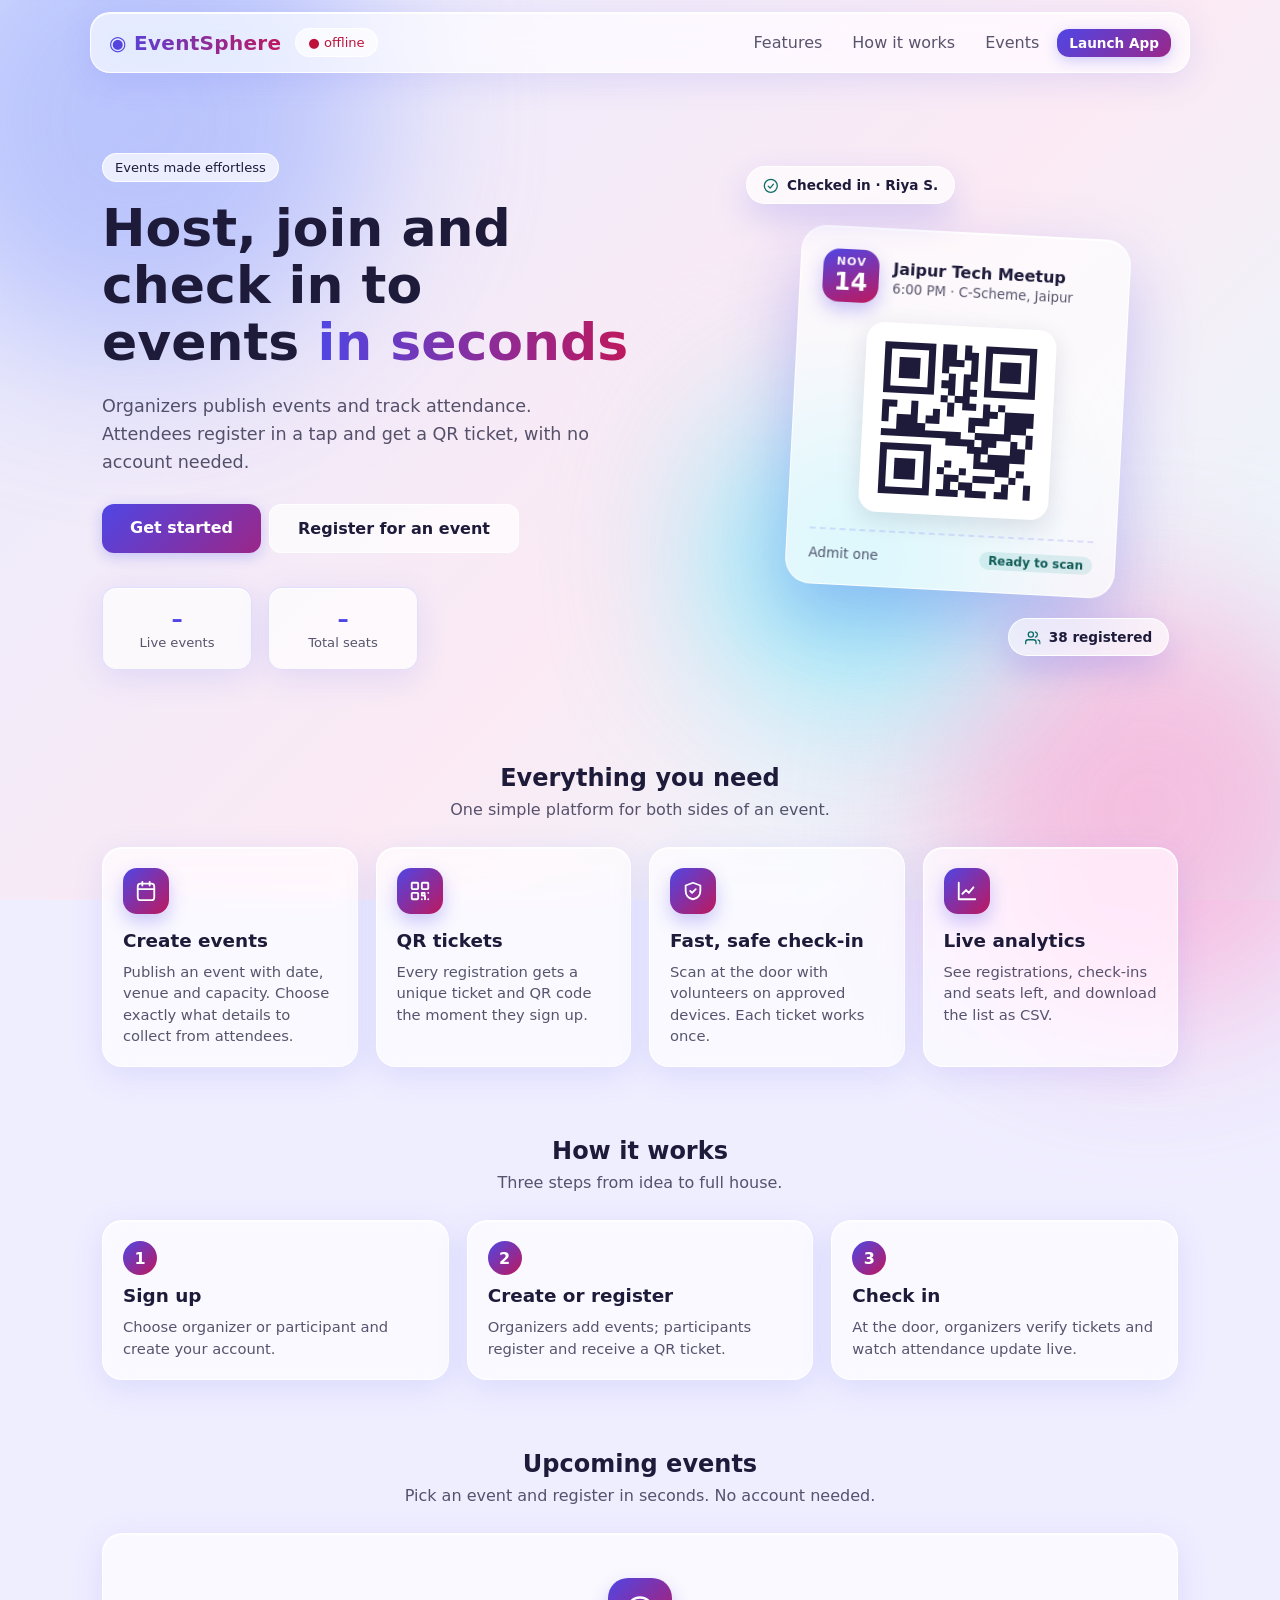
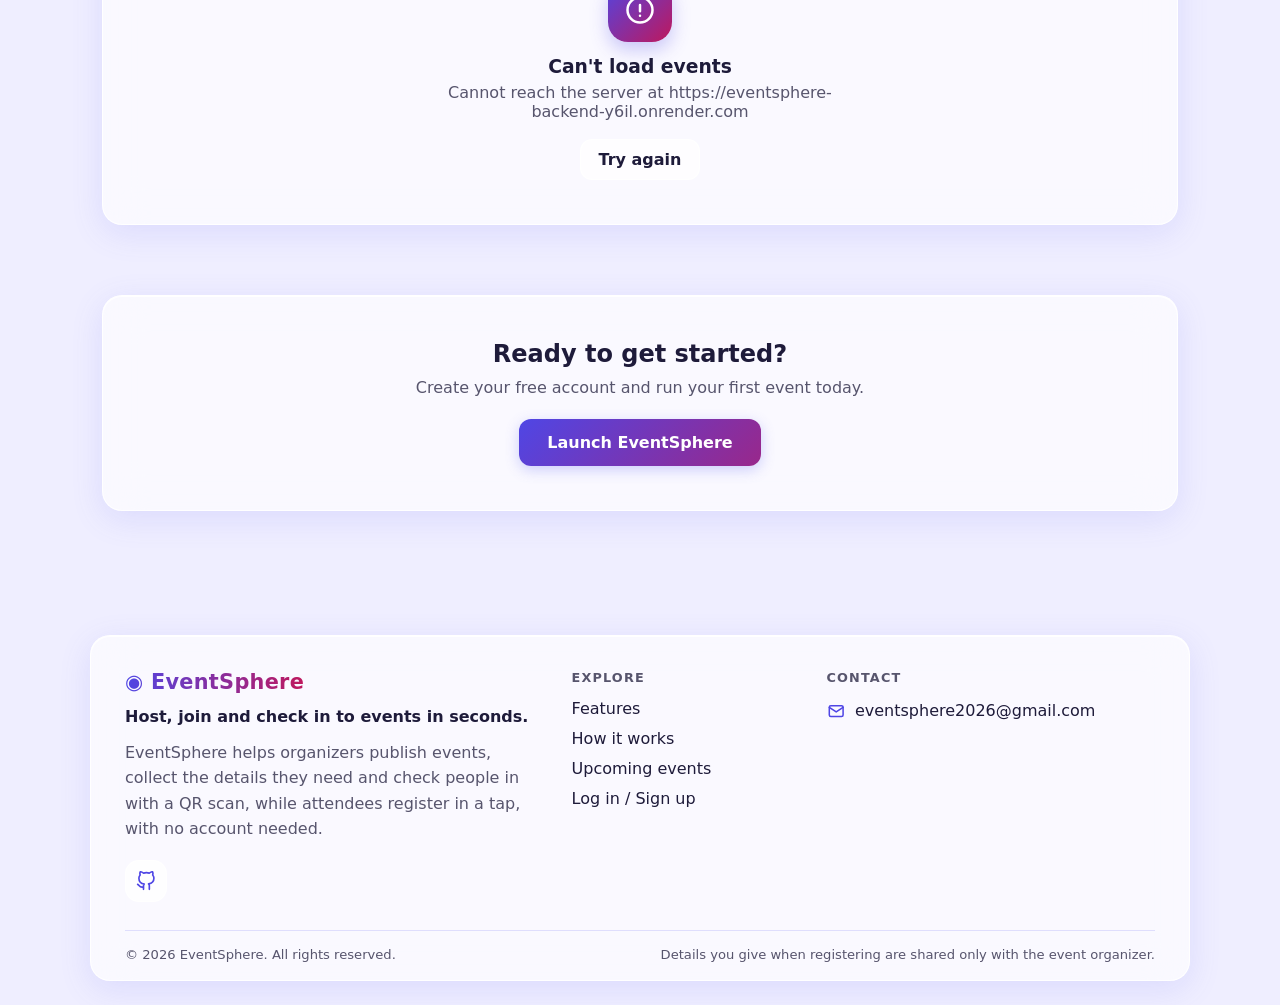
==== commit 89e43c5c: "fix bugs and update footer" ====
--- a/index.html
+++ b/index.html
@@ -92,7 +92,7 @@
   </section>
 </main>
 
-<footer>© EventSphere · Built with FastAPI</footer>
+<footer class="site-footer glass" id="siteFooter"></footer>
 <div id="toast" class="glass" role="status" aria-live="polite"></div>
 
 <!-- Registration modal (no login needed) -->
--- a/css/style.css
+++ b/css/style.css
@@ -334,3 +334,26 @@
 /* tag text colours re-checked on the richer background (>= 4.5:1) */
 .tag{color:#4338ca}
 .tag.bad{color:#9f1239}
+
+/* ===== Footer: About + Contact ===== */
+.site-footer{width:calc(100% - 24px);max-width:1100px;margin:64px auto 24px;padding:34px 34px 18px}
+.f-grid{display:grid;grid-template-columns:minmax(0,1.5fr) minmax(0,.8fr) minmax(0,1.2fr);gap:36px}
+.f-about .logo{font-size:1.3rem}
+.f-about p{color:var(--mut);line-height:1.6;margin-top:10px;max-width:46ch}
+.f-about p.f-tag{color:var(--txt);font-weight:600}
+.f-title{font-size:.8rem;text-transform:uppercase;letter-spacing:.09em;color:var(--mut);margin-bottom:14px}
+.f-links,.f-contact{list-style:none;padding:0;display:grid;gap:11px}
+.site-footer a:not(.logo):not(.social){color:var(--txt);text-decoration:none;background:linear-gradient(currentColor,currentColor) 0 100%/0 2px no-repeat;transition:background-size .25s}
+.site-footer a:not(.logo):not(.social):hover{background-size:100% 2px}
+.f-contact li{display:flex;gap:10px;align-items:flex-start;line-height:1.5}
+.f-contact .ic{margin-top:3px;color:var(--acc)}
+.socials{display:flex;flex-wrap:wrap;gap:10px;margin-top:18px}
+.social{width:42px;height:42px;border-radius:14px;display:grid;place-items:center;color:var(--acc);background:rgba(255,255,255,.78);border:1px solid var(--bd);transition:transform .2s,background .2s,color .2s,box-shadow .2s}
+.social:hover{transform:translateY(-3px);color:#fff;background:linear-gradient(135deg,var(--acc),var(--acc2));box-shadow:0 8px 18px rgba(79,70,229,.3)}
+.social .ic{width:20px;height:20px}
+.f-bottom{display:flex;justify-content:space-between;flex-wrap:wrap;gap:8px 24px;margin-top:28px;padding-top:16px;border-top:1px solid var(--line);font-size:.82rem;color:var(--mut)}
+@media (max-width:820px){.f-grid{grid-template-columns:1fr 1fr}.f-about{grid-column:1/-1}}
+@media (max-width:520px){.f-grid{grid-template-columns:1fr;gap:26px}.site-footer{padding:26px 20px 16px}}
+
+/* the footer's <nav> must not inherit the header tab-bar layout */
+.site-footer nav{display:block;margin:0;overflow:visible;width:auto;order:0}
--- a/css/home.css
+++ b/css/home.css
@@ -26,7 +26,7 @@
 
 .final{text-align:center;padding:44px 24px;margin-top:70px}
 .final p{color:var(--mut);margin:10px 0 22px}
-footer{text-align:center;color:var(--mut);font-size:.85rem;padding:20px}
+footer{/*text-align:center*/;color:var(--mut);/*font-size:.85rem*/;padding:20px}
 
 /* ===========================================================
    Visual refresh: split hero with ticket illustration, feature grid
